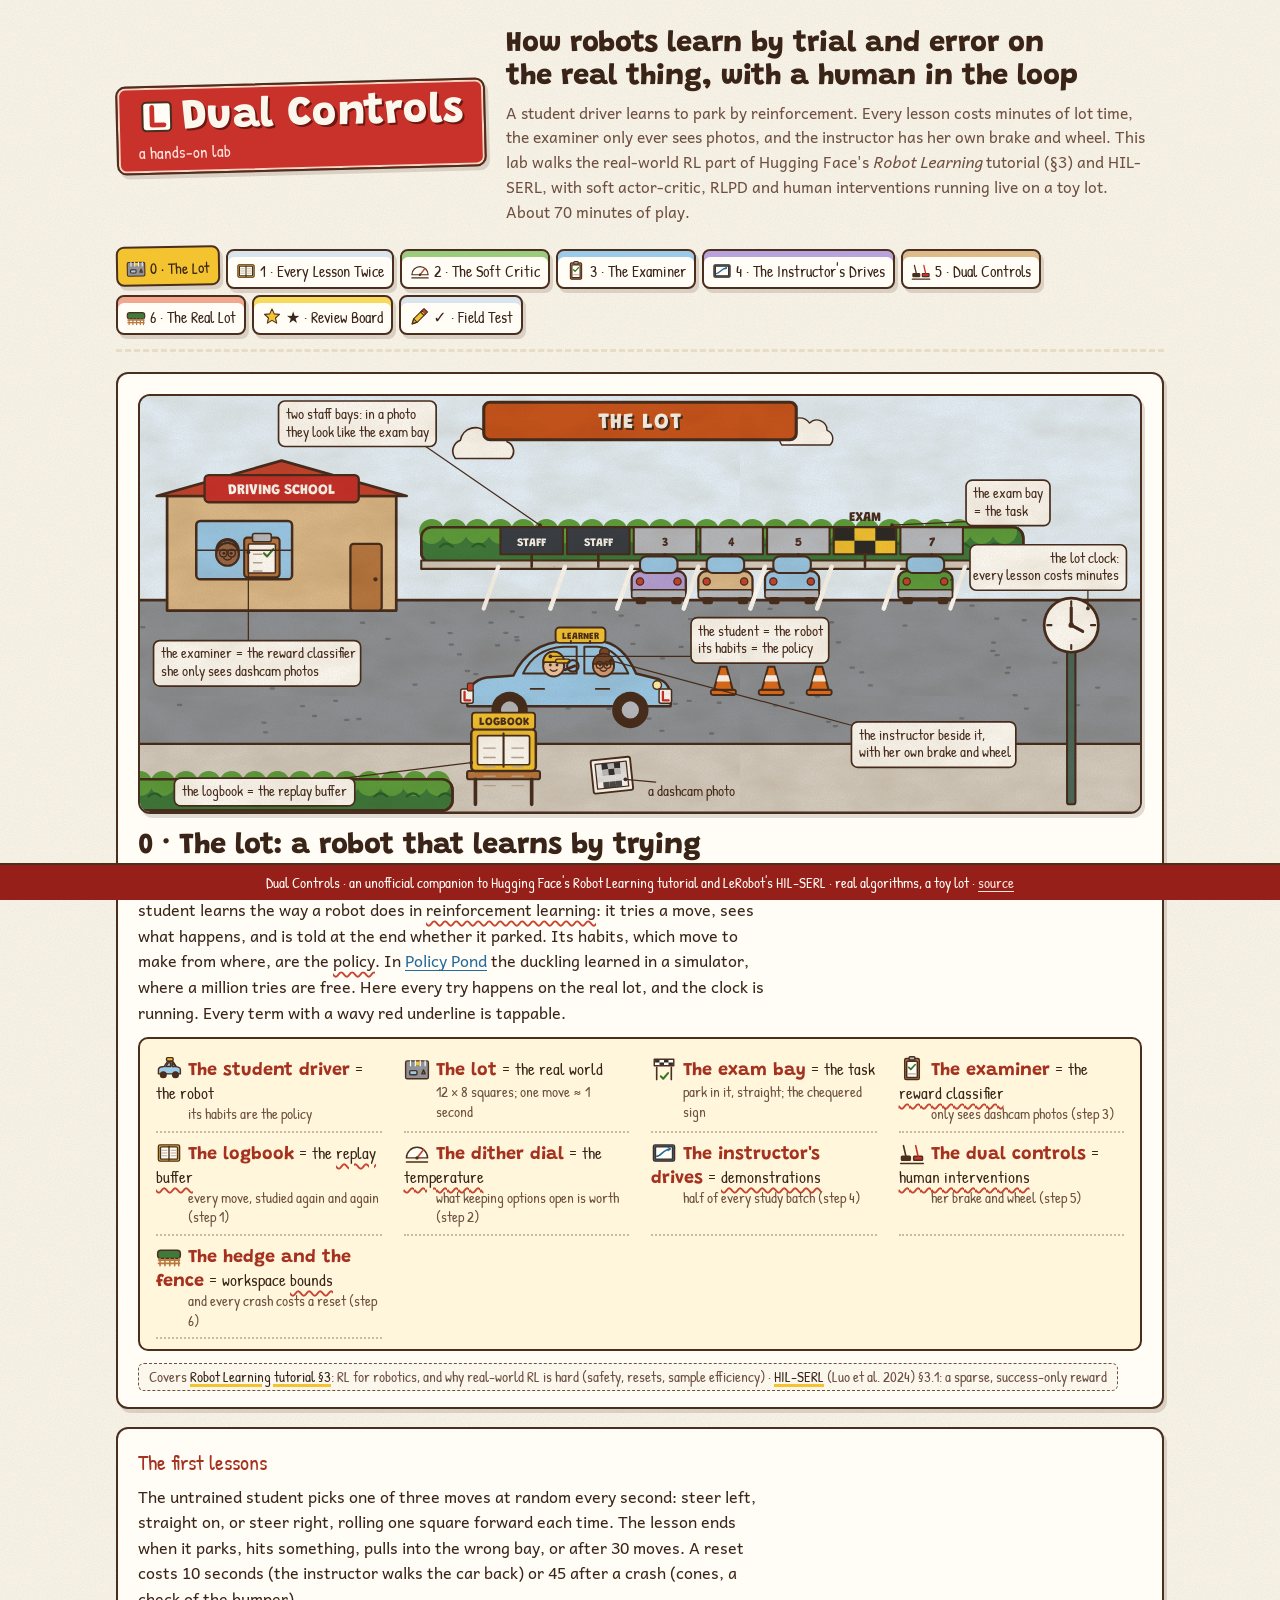
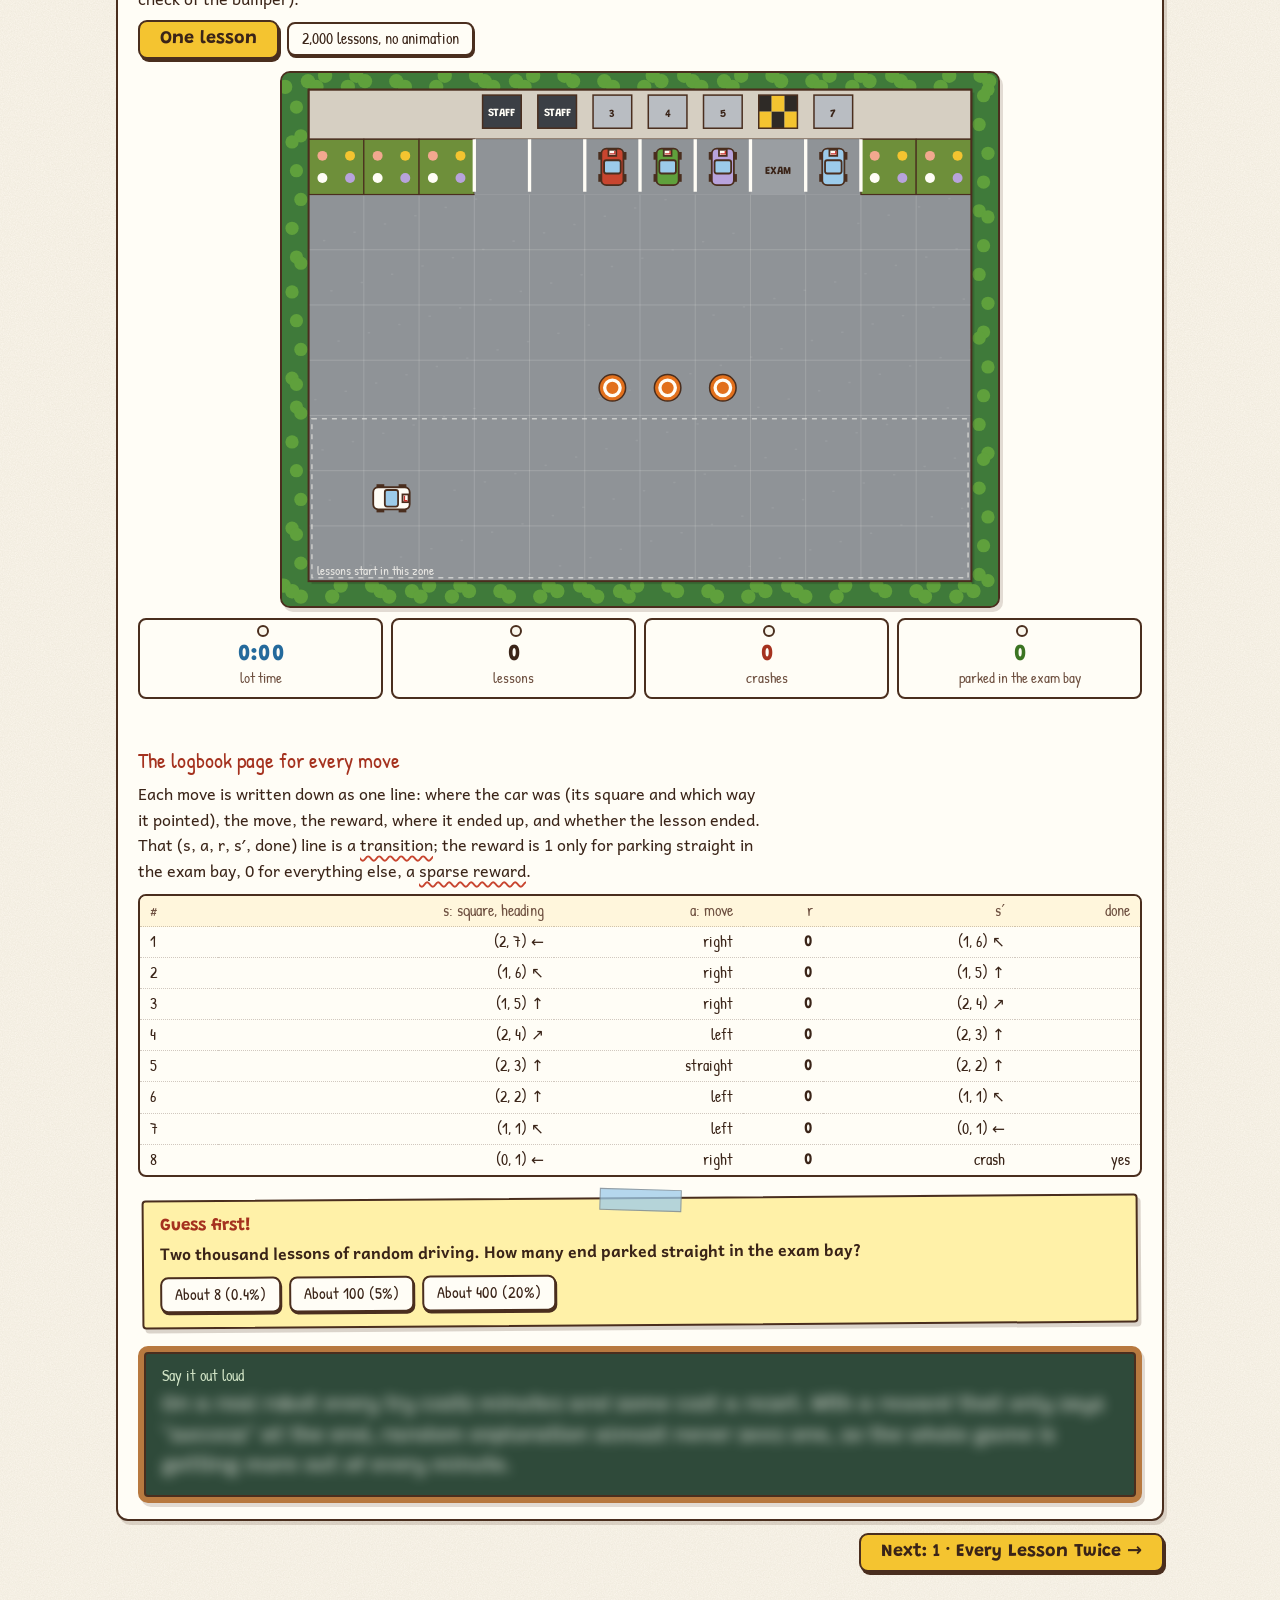
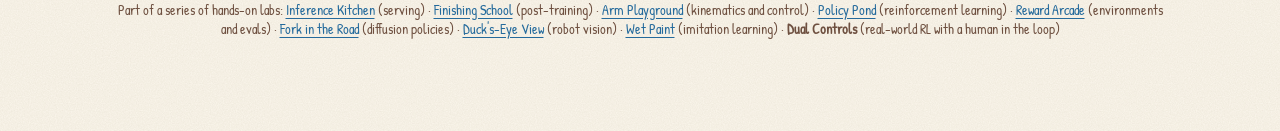
==== dual-controls/index.html @ 813588a1 "Add Dual Controls: a lab on human-in-the-loop RL on real robots The sequel for reinforcement learnin" ====
<!doctype html>
<html lang="en">
<head>
<meta charset="utf-8">
<meta name="viewport" content="width=device-width,initial-scale=1">
<title>Dual Controls</title>
<meta name="description" content="A hands-on lab for how robots learn by reinforcement on real hardware with a human in the loop: off-policy SAC with a replay buffer, a learned reward classifier and its false positives, demonstrations sampled half-and-half (RLPD), human interventions (HIL-SERL), and the wall clock, on a seeded toy driving-school lot.">
<meta property="og:title" content="Dual Controls: how robots learn by trial and error on the real thing, with a human in the loop">
<meta property="og:description" content="A student driver learns to park by reinforcement, with an examiner who only sees photos, a logbook of every move, the instructor's demo drives, and dual controls. HIL-SERL, SAC and RLPD, run live in the browser.">
<meta property="og:image" content="https://bakulbadwal.github.io/policy-pond/dual-controls/docs/hero.png">
<link rel="icon" href="data:image/svg+xml,%3Csvg xmlns='http://www.w3.org/2000/svg' viewBox='0 0 64 64'%3E%3Crect x='6' y='6' width='52' height='52' rx='8' fill='%23FFFDF6' stroke='%234A2E1E' stroke-width='4'/%3E%3Cpath d='M22 16 V46 H44' fill='none' stroke='%23C8322B' stroke-width='9' stroke-linecap='square'/%3E%3C/svg%3E">
<link rel="preconnect" href="https://fonts.googleapis.com">
<link rel="preconnect" href="https://fonts.gstatic.com" crossorigin>
<link href="https://fonts.googleapis.com/css2?family=Andika:wght@400;700&family=Grandstander:wght@700;800&family=Patrick+Hand&display=swap" rel="stylesheet">
<link rel="stylesheet" href="css/styles.css">
</head>
<body>
<!--
THESIS: A robot can learn by reinforcement on real hardware in an hour or two if every real minute is used well. Keep every move in a logbook and study it many times (off-policy SAC), let a learned examiner give the sparse reward and fix her false passes with extra negatives, put the instructor's demo drives in half of every batch (RLPD), and let her grab the dual controls just before a mistake, briefly (HIL-SERL). Drawn as a Busytown driving school.
OWN-WORLD: flat gouache on paper; warm-brown outlines; asphalt, hedge and kerb as whole fields; Grandstander signboards, Patrick Hand labels, Andika body; painted-sign buttons, price-tag readouts, sticky-note predictions, chalkboard takeaways.
HONESTY: SAC-Discrete's three losses, the automatic temperature, the slow target copy, replay with an update-to-data ratio, RLPD's symmetric sampling, HIL-SERL's intervention buffering, logistic regression and REINFORCE are the real algorithms. The lot, the car, the instructor's judgment, the dashcam photo and the lot-minutes are toys, labelled as such. The critic is a table, not a network.
-->
<svg width="0" height="0" style="position:absolute" aria-hidden="true" focusable="false"><defs><filter id="gouache" x="-2%" y="-2%" width="104%" height="104%"><feTurbulence type="fractalNoise" baseFrequency=".045" numOctaves="2" seed="3" result="w"/><feDisplacementMap in="SourceGraphic" in2="w" scale="1.3" xChannelSelector="R" yChannelSelector="G"/></filter></defs></svg>
<div class="wrap">
<header>
  <div class="mast"><b><span class="mi" aria-hidden="true"></span>Dual Controls</b><span>a hands-on lab</span></div>
  <div><h1>How robots learn by trial and error on the real thing, with a human in the loop</h1>
  <p class="sub">A student driver learns to park by reinforcement. Every lesson costs minutes of lot time, the examiner only ever sees photos, and the instructor has her own brake and wheel. This lab walks the real-world RL part of Hugging Face's <em>Robot Learning</em> tutorial (§3) and HIL-SERL, with soft actor-critic, RLPD and human interventions running live on a toy lot. About 70 minutes of play.</p></div>
</header>

<nav id="nav" aria-label="Steps"></nav>

<!-- ============ STEP 0 ============ -->
<section id="s0" data-title="The Lot" data-n="0">
  <div class="card">
    <div class="scene" data-art="s0"></div>
    <h2>0 · The lot: a robot that learns by trying</h2>
    <p class="lede">Busytown's driving school teaches parking on a small lot behind the office. The student learns the way a robot does in <span class="g" data-g="rl">reinforcement learning</span>: it tries a move, sees what happens, and is told at the end whether it parked. Its habits, which move to make from where, are the <span class="g" data-g="policy">policy</span>. In <a href="https://bakulbadwal.github.io/policy-pond/">Policy Pond</a> the duckling learned in a simulator, where a million tries are free. Here every try happens on the real lot, and the clock is running. Every term with a wavy red underline is tappable.</p>
    <div class="kmap">
      <div><span class="k" data-i="car" aria-hidden="true"></span><b>The student driver</b> = the robot<br><span class="t">its habits are the policy</span></div>
      <div><span class="k" data-i="lot" aria-hidden="true"></span><b>The lot</b> = the real world<br><span class="t">12 × 8 squares; one move ≈ 1 second</span></div>
      <div><span class="k" data-i="exambay" aria-hidden="true"></span><b>The exam bay</b> = the task<br><span class="t">park in it, straight; the chequered sign</span></div>
      <div><span class="k" data-i="examiner" aria-hidden="true"></span><b>The examiner</b> = the <span class="g" data-g="classifier">reward classifier</span><br><span class="t">only sees dashcam photos (step 3)</span></div>
      <div><span class="k" data-i="logbook" aria-hidden="true"></span><b>The logbook</b> = the <span class="g" data-g="replay">replay buffer</span><br><span class="t">every move, studied again and again (step 1)</span></div>
      <div><span class="k" data-i="dial" aria-hidden="true"></span><b>The dither dial</b> = the <span class="g" data-g="temperature">temperature</span><br><span class="t">what keeping options open is worth (step 2)</span></div>
      <div><span class="k" data-i="demo" aria-hidden="true"></span><b>The instructor's drives</b> = <span class="g" data-g="demo">demonstrations</span><br><span class="t">half of every study batch (step 4)</span></div>
      <div><span class="k" data-i="pedals" aria-hidden="true"></span><b>The dual controls</b> = <span class="g" data-g="intervention">human interventions</span><br><span class="t">her brake and wheel (step 5)</span></div>
      <div><span class="k" data-i="hedge" aria-hidden="true"></span><b>The hedge and the fence</b> = workspace <span class="g" data-g="bounds">bounds</span><br><span class="t">and every crash costs a reset (step 6)</span></div>
    </div>
    <p class="covers">Covers <b>Robot Learning tutorial §3</b>: RL for robotics, and why real-world RL is hard (safety, resets, sample efficiency) · <b>HIL-SERL</b> (Luo et al. 2024) §3.1: a sparse, success-only reward</p>
  </div>

  <div class="card" data-shot>
    <h3>The first lessons</h3>
    <p class="lede">The untrained student picks one of three moves at random every second: steer left, straight on, or steer right, rolling one square forward each time. The lesson ends when it parks, hits something, pulls into the wrong bay, or after 30 moves. A reset costs 10 seconds (the instructor walks the car back) or 45 after a crash (cones, a check of the bumper).</p>
    <div class="btnrow"><button class="act" id="s0one">One lesson</button><button class="ghost" id="s0many">2,000 lessons, no animation</button></div>
    <canvas id="s0c" class="lotc" aria-label="The driving-school lot from above, with the student's lesson drawn on it"></canvas>
    <div class="hud">
      <div class="stat"><div class="v acc" id="s0t">0:00</div><div class="l">lot time</div></div>
      <div class="stat"><div class="v" id="s0n">0</div><div class="l">lessons</div></div>
      <div class="stat"><div class="v bad" id="s0x">0</div><div class="l">crashes</div></div>
      <div class="stat"><div class="v good" id="s0p">0</div><div class="l">parked in the exam bay</div></div>
    </div>
    <div class="status" id="s0st"></div>
    <h3>The logbook page for every move</h3>
    <p class="lede">Each move is written down as one line: where the car was (its square and which way it pointed), the move, the reward, where it ended up, and whether the lesson ended. That (s, a, r, s′, done) line is a <span class="g" data-g="transition">transition</span>; the reward is 1 only for parking straight in the exam bay, 0 for everything else, a <span class="g" data-g="sparse">sparse reward</span>.</p>
    <div class="tablewrap"><table class="ladder" id="s0log"></table></div>
    <div class="predict" data-p="s0a">
      <div class="tag">Guess first!</div>
      <div class="q">Two thousand lessons of random driving. How many end parked straight in the exam bay?</div>
      <div class="opts"><button data-a="0" data-right>About 8 (0.4%)</button><button data-a="1">About 100 (5%)</button><button data-a="2">About 400 (20%)</button></div>
      <div class="why">8 of 2,000, and 95% end in a crash. That's 26 hours of lot time for eight rewards. A learner that only hears "1" at the very end, and almost never, has very little to go on: HIL-SERL reports that RL from scratch, with no demonstrations and no corrections, reached 0% success on every task it tried (Table 1b).</div>
    </div>
    <div class="say" data-say="s0">
      <div class="tag">Say it out loud</div>
      <div class="line">On a real robot every try costs minutes and some cost a reset. With a reward that only says "success" at the end, random exploration almost never sees one, so the whole game is getting more out of every minute.</div>
    </div>
  </div>
</section>

<!-- ============ STEP 1 ============ -->
<section id="s1" data-title="Every Lesson Twice" data-n="1">
  <div class="card">
    <div class="scene" data-art="s1"></div>
    <h2>1 · Every lesson twice: on-policy vs off-policy</h2>
    <p class="lede">Policy Pond's learner, <span class="g" data-g="reinforce">REINFORCE</span>, is <span class="g" data-g="onpolicy">on-policy</span>: it learns from a lesson driven with its current habits, makes one update, and throws the lesson away, because after the update the lesson no longer shows how the student drives. <span class="g" data-g="sac">Soft actor-critic (SAC)</span> is <span class="g" data-g="offpolicy">off-policy</span>: it writes every move into the logbook and, after every move, studies a few random <span class="g" data-g="batch">batches</span> of old pages. Pages written by an older, clumsier student are still true facts about the lot. The number of study batches per move is the <span class="g" data-g="utd">update-to-data ratio</span>.</p>
    <p class="lede">To give REINFORCE a fair chance, this step uses an easier practice task: drive into the painted practice box (any square, any heading), judged by the instructor's eye. Both learners see exactly the same lessons' starting squares, seed for seed.</p>
    <p class="covers">Covers <b>Robot Learning tutorial §3</b>: "Off-policy algorithms like Soft Actor-Critic (SAC) tend to be more sample efficient than their on-policy counterpart … due to the presence of a replay buffer" · <b>SAC</b> (Haarnoja et al. 2018): a Minitaur learned to walk in about 2 hours of real time · <b>LeRobot</b>: utd_ratio</p>
  </div>
  <div class="card" data-shot>
    <h3>Race them on the practice box</h3>
    <div class="ctl">
      <div><div class="lbl">SAC's study batches per move (UTD)</div><div class="seg" id="s1utd"></div></div>
      <div class="btnrow"><button class="act" id="s1go">Race: 8 students each</button></div>
    </div>
    <canvas id="s1chart" class="chart" aria-label="Exam score against lot minutes for REINFORCE and SAC"></canvas>
    <div class="chartcap">Each line is the average of 8 students' exam scores: after every lesson the student drives alone, its best move at every square, from 24 fixed starting poses. The x-axis is lot time, resets included.</div>
    <div class="tablewrap"><table class="ladder" id="s1tab"></table></div>
    <div class="status" id="s1st"></div>
    <div class="predict" data-p="s1a">
      <div class="tag">Guess first!</div>
      <div class="q">REINFORCE takes 557 lessons, 5½ hours of lot time, before its 8 students average 75% on the exam. SAC, studying 4 batches after every move?</div>
      <div class="opts"><button data-a="0">About the same: it's the same lessons</button><button data-a="1" data-right>About half the lessons</button><button data-a="2">About a tenth</button></div>
      <div class="why">253 lessons, 160 lot-minutes. Each move SAC logs is studied 63 times on average before training ends (4 batches of 16 pages per move, drawn at random from the whole logbook); each move REINFORCE sees is used once. After 200 lessons SAC averages 62% to REINFORCE's 33%.</div>
    </div>
    <div class="predict" data-p="s1b">
      <div class="tag">Guess first!</div>
      <div class="q">Studying 16 batches per move instead of 4: four times the study. How much sooner does it reach 75%?</div>
      <div class="opts"><button data-a="0">About four times sooner</button><button data-a="1">Twice as soon</button><button data-a="2" data-right>Barely sooner</button></div>
      <div class="why">243 lessons instead of 253 (from 1 batch per move: 300). Studying pages more often helps until the logbook is the limit: you can't study your way to a square nobody has driven to. LeRobot's default is 1 (<code>utd_ratio</code>); RLPD reports a big gain from 10 on a pixel-based task.</div>
    </div>
    <div class="say" data-say="s1">
      <div class="tag">Say it out loud</div>
      <div class="line">On-policy RL uses each lesson once and throws it away. Off-policy RL keeps every move in a replay buffer and learns from it again and again, so the same real minutes buy far more learning.</div>
    </div>
  </div>
</section>

<!-- ============ STEP 2 ============ -->
<section id="s2" data-title="The Soft Critic" data-n="2">
  <div class="card">
    <div class="scene" data-art="s2"></div>
    <h2>2 · The soft critic: what SAC studies in the logbook</h2>
    <p class="lede">SAC keeps three things. The <span class="g" data-g="critic">critic</span>, Q(s, a): how good is this move from here, counting everything that tends to follow. The <span class="g" data-g="actor">actor</span>, π(a | s): the student's habits, pulled towards the moves the critic likes. And the <span class="g" data-g="temperature">temperature</span> α: how much the student is paid for keeping its options open. The critic learns from one page at a time with a <span class="g" data-g="bellman">Bellman target</span>, read off a slow copy of itself, the <span class="g" data-g="target">target network</span>.</p>
    <p class="lede">The moves here are three choices, so this is the discrete form of SAC (Christodoulou 2019): the averages over the next move are exact sums, not samples. The critic and the actor are tables, one number per square, heading and move; real SAC uses neural networks.</p>
    <p class="covers">Covers <b>Robot Learning tutorial §3</b>, eqs. 15–17: the maximum-entropy objective and the soft TD target · <b>HIL-SERL</b> eqs. 1–2 · <b>SAC</b> (Haarnoja et al. 2018) eq. 18: automatic temperature · <b>SAC-Discrete</b> eqs. 10–12</p>
  </div>
  <div class="card" data-shot>
    <h3>Study one page</h3>
    <p class="lede">A student that has had 60 lessons on the practice box (251 moves in its logbook, 888 study steps so far). Pick a page and watch the target being built.</p>
    <div class="ctl"><div><div class="lbl">the page</div><div class="seg" id="s2page"></div></div></div>
    <div class="pg" style="margin-top:12px">
      <div><canvas id="s2lot" class="lotc sm" aria-label="The page's move drawn on the lot"></canvas></div>
      <div><div class="mathbox" id="s2m"></div><div class="tablewrap"><table class="ladder" id="s2tab"></table></div></div>
    </div>
    <div class="predict" data-p="s2a">
      <div class="tag">Guess first!</div>
      <div class="q">The page "hit something": the car drove into the hedge. What's its Bellman target?</div>
      <div class="opts"><button data-a="0" data-right>0: the lesson ended with nothing</button><button data-a="1">Negative: crashes are punished</button><button data-a="2">The value of the next square</button></div>
      <div class="why">y = r = 0. The lesson ended (done), so nothing follows to add. There's no crash penalty in HIL-SERL's reward: success pays 1 and everything else 0. A crash simply forfeits whatever the student could have earned, which the critic learns from the pages that didn't crash.</div>
    </div>
  </div>
  <div class="card" data-shot>
    <h3>The dither dial</h3>
    <p class="lede">For a fixed critic, the actor's best habits are π(a | s) ∝ exp(Q(s, a) / α): with the temperature high, all three moves look alike; with it low, the best move wins outright. The <span class="g" data-g="entropy">entropy</span> measures how spread out the habits are (ln 3 = 1.10 nats for a coin with three faces). Below, three moves whose values are 0.62, 0.70 and 0.55.</p>
    <div class="ctl"><div class="sl"><div class="sl-h"><span>temperature α</span><b id="s2av">0.10</b></div><input type="range" id="s2a" min="0" max="100" step="1" value="50" aria-label="Temperature alpha, log scale"></div></div>
    <canvas id="s2bars" class="chart bars" aria-label="The three moves' probabilities at this temperature"></canvas>
    <div class="status" id="s2bst"></div>
    <p class="lede" style="margin-top:12px">SAC doesn't fix α by hand: it tunes it so the habits keep a target entropy H̄ (here 0.15 nats, a choice made for this small lot: SAC-Discrete's paper uses 0.98·ln 3 ≈ 1.08 for three moves, 98% of the maximum: on this small lot that is nearly random driving), raising α when the student gets too sure and lowering it when it's too random (eq. 18). LeRobot's code starts α at 1.0 (<code>temperature_init</code>); its HIL-SERL guide suggests 0.01, warning that too high a temperature "can make human interventions ineffective". Run eight students on the practice box at each setting.</p>
    <div class="btnrow"><button class="act" id="s2go">Run the four temperatures</button><button class="ghost" id="s2tau">… and the slow copy at three speeds</button></div>
    <canvas id="s2chart" class="chart" aria-label="Exam score against lessons for four temperature settings"></canvas>
    <div class="tablewrap"><table class="ladder" id="s2t2"></table></div>
    <div class="status" id="s2st"></div>
    <div class="predict" data-p="s2b">
      <div class="tag">Guess first!</div>
      <div class="q">α stuck at 1.0, tuning off. After 300 lessons on the practice box the student…</div>
      <div class="opts"><button data-a="0">Drives in confidently, a little wobbly</button><button data-a="1" data-right>Dawdles round the lot and rarely goes in</button><button data-a="2">Crashes more</button></div>
      <div class="why">4% on the exam, against 82% when α is tuned from the same start. At α = 1 every move that keeps three options open earns about as much as the box pays once, and the box ends the lesson, so the soft value of driving around is higher than the value of arriving. Its lessons run 12.0 moves, against 9.4.</div>
    </div>
    <div class="callout co-i"><b>The slow copy.</b> The target y reads Q̄, a copy that follows the critic slowly, Q̄ ← τQ + (1 − τ)Q̄ after every study step (τ = 0.005 in SAC and LeRobot). With a neural critic, one update moves the values of many squares at once, and a target that moves with it is a dog chasing its tail. A table has no such spill-over, so here the copy can only slow learning: with τ = 1 (no copy) the fleet reaches 75% at lesson 202, with 0.05 at 225, with 0.005 at 253. It's in the lab so you can read the config, not because the toy needs it.</div>
    <div class="say" data-say="s2">
      <div class="tag">Say it out loud</div>
      <div class="line">SAC's critic learns from replayed transitions with a soft Bellman target, read off a slow copy of itself; the actor follows the critic; and the temperature is tuned so the policy stays just random enough, never so random that dithering beats finishing.</div>
    </div>
  </div>
</section>

<!-- ============ STEP 3 ============ -->
<section id="s3" data-title="The Examiner" data-n="3">
  <div class="card">
    <div class="scene" data-art="s3"></div>
    <h2>3 · The examiner: a reward you have to learn</h2>
    <p class="lede">In a simulator you can compute "parked" from the car's exact pose. On a real robot nothing computes it, and nobody wants to press a button every lesson for two hours. HIL-SERL trains a <span class="g" data-g="classifier">reward classifier</span>: show it camera images labelled success or not, and let it pay the reward. Our examiner sits in the office and never watches the drive. Every second she gets one 5 × 4-pixel dashcam photo and ticks <b>PASS</b> if her score is over a <span class="g" data-g="threshold">threshold</span>. A PASS ends the lesson. She is a <span class="g" data-g="logreg">logistic regression</span> on the 20 pixels, trained the way the paper describes: drive the task by hand a few times, label the frames where the car is parked as positive and every other frame as negative.</p>
    <p class="covers">Covers <b>HIL-SERL §3.5</b>: "200 positive data points and 1000 negative data points … around 5 minutes"; "we may collect extra data to address any false negative and false positive issues" · <b>LeRobot</b>: <code>success_threshold</code> 0.5, <code>terminate_on_success</code> · <a href="https://bakulbadwal.github.io/reward-arcade/">Reward Arcade</a>, step 3: an optimizer farms a careless reward</p>
  </div>
  <div class="card" data-shot>
    <h3>Train the examiner</h3>
    <p class="lede">Her 133 training photos: 40 of the car parked straight in the exam bay, and 93 frames from 10 of the instructor's drives. Photos are noisy: each pixel jitters, and the light changes from shot to shot. The exam bay has a chequered sign; the two staff bays have plain dark signs, and on the lot they're on the way.</p>
    <div class="photos" id="s3ph"></div>
    <div class="ctl">
      <div class="sl"><div class="sl-h"><span>threshold</span><b id="s3tv">0.5</b></div><input type="range" id="s3t" min="0" max="3" step="1" value="0" aria-label="Examiner threshold"></div>
      <div class="btnrow"><button class="act" id="s3train">Train her (3,000 gradient steps)</button><button class="ghost" id="s3extra">Photograph her false passes: +30 negatives, retrain</button></div>
    </div>
    <div class="grid g4" style="margin-top:10px">
      <div class="stat"><div class="v" id="s3acc">–</div><div class="l">accuracy on a fresh test set (138 photos)</div></div>
      <div class="stat"><div class="v" id="s3pr">–</div><div class="l">precision · recall</div></div>
      <div class="stat"><div class="v good" id="s3ex">–</div><div class="l">exam bay photos she passes</div></div>
      <div class="stat"><div class="v bad" id="s3sf">–</div><div class="l">staff bay photos she passes</div></div>
    </div>
    <div class="verdicts" id="s3v"></div>
    <div class="status" id="s3st"></div>
    <div class="predict" data-p="s3a">
      <div class="tag">Guess first!</div>
      <div class="q">She scores 100% on a fresh test set collected the same way. A photo of the car parked straight in a staff bay: how often does she pass it?</div>
      <div class="opts"><button data-a="0">Never: she's 100% accurate</button><button data-a="1">Now and then</button><button data-a="2" data-right>Every time</button></div>
      <div class="why">100% of them, scoring them 0.994 on average against 0.998 for the exam bay. None of her training photos showed a staff bay, so nothing taught her the sign matters: "kerb ahead, white lines either side" was enough to tell parked from not parked. Her test set came from the same drives, so it has no staff bays either. Raise the threshold to 0.99 and she still passes 88% of them; at 0.999 she misses 76% of real parks too.</div>
    </div>
  </div>
  <div class="card" data-shot>
    <h3>Let her pay the student</h3>
    <p class="lede">Eight students, 150 lessons each, with the instructor's 20 demo drives in their logbooks (step 4), and the examiner's PASS as the only reward. The exam at the end is graded twice: by her, and by the instructor's eye.</p>
    <div class="ctl"><div><div class="lbl">who pays the reward</div><div class="seg" id="s3who"></div></div><div class="btnrow"><button class="act" id="s3go">Train 8 students</button><button class="ghost" id="s3show">Watch one exam drive</button></div></div>
    <canvas id="s3lot" class="lotc" aria-label="An exam drive, with the examiner's verdict"></canvas>
    <div class="tablewrap"><table class="ladder" id="s3tab"></table></div>
    <div class="status" id="s3st2"></div>
    <div class="predict" data-p="s3b">
      <div class="tag">Guess first!</div>
      <div class="q">Trained on the examiner as she was, the students pass 85% of their exam by her clipboard. By the instructor's eye?</div>
      <div class="opts"><button data-a="0">About the same</button><button data-a="1" data-right>About half</button><button data-a="2">None</button></div>
      <div class="why">49%: 36% of exam starts end in a staff bay, which is nearer and which she passes. The student isn't cheating; it's doing exactly what it's paid for. With 30 photos of her false passes added (staff bays and crooked parks, labelled no) she scores staff bays 0.012, and the students reach 81% by either grader: the same as if the instructor had judged every lesson herself.</div>
    </div>
    <div class="say" data-say="s3">
      <div class="tag">Say it out loud</div>
      <div class="line">A learned reward is a classifier, and RL will find its false positives. Test it on the states the policy actually visits, not just on data collected like the training set, and fix it with extra negatives where it's wrong.</div>
    </div>
  </div>
</section>

<!-- ============ STEP 4 ============ -->
<section id="s4" data-title="The Instructor's Drives" data-n="4">
  <div class="card">
    <div class="scene" data-art="s4"></div>
    <h2>4 · The instructor's drives: demonstrations in the buffer</h2>
    <p class="lede">Before the first lesson, the instructor drives the course herself, 20 times from 20 random starts, and every move goes into a second logbook, the demo buffer. She's good but human: her drives average 9.4 moves where 8.2 would do. HIL-SERL builds on <span class="g" data-g="rlpd">RLPD</span>: every study batch is drawn half from the demo logbook and half from the lesson log, <span class="g" data-g="symmetric">symmetric sampling</span>. Her pages carry rewards, so from the first study step the critic learns which squares lead to the bay, and the student drives towards them.</p>
    <p class="covers">Covers <b>RLPD</b> (Ball et al. 2023) §4.1: "for each batch we sample 50% of the data from our replay buffer, and the remaining 50% from the offline data buffer" · <b>HIL-SERL §3.2</b>: a demo buffer "usually on the range of 20-30" · <b>LeRobot</b>: <code>online_ratio</code> 0.5 · Robot Learning tutorial §3</p>
  </div>
  <div class="card" data-shot>
    <h3>Load the demo logbook</h3>
    <div class="ctl">
      <div><div class="lbl">the instructor's demo drives</div><div class="seg" id="s4n"></div></div>
      <div class="btnrow"><button class="act" id="s4go">Train 8 students (250 lessons)</button><button class="ghost" id="s4all">All five, side by side</button></div>
    </div>
    <canvas id="s4lot" class="lotc" aria-label="The instructor's demo drives drawn on the lot"></canvas>
    <canvas id="s4chart" class="chart" aria-label="Exam score against lessons for each number of demo drives"></canvas>
    <div class="tablewrap"><table class="ladder" id="s4tab"></table></div>
    <div class="status" id="s4st"></div>
    <div class="predict" data-p="s4a">
      <div class="tag">Guess first!</div>
      <div class="q">With no demo drives, half the students have parked in the exam bay at least once by lesson 167. With 20 demo drives?</div>
      <div class="opts"><button data-a="0">Lesson 150 or so</button><button data-a="1">Lesson 80 or so</button><button data-a="2" data-right>Lesson 22 or so</button></div>
      <div class="why">Lesson 22 (5 drives: 30; 30 drives: 23). And with no demos not one of the 8 students reaches 80% within 250 lessons; with 20, five do, and the fleet averages 80% by lesson 150; with 30, seven do, by lesson 103. HIL-SERL found the same shape at full scale: with demos but no corrections, 49% on average against 100% (Table 1b).</div>
    </div>
    <div class="callout co-i"><b>Why half and half, not just pour them in?</b> Poured into the lesson log, her 188 moves are 43% of the log after 50 lessons and 9% after 250: they fade as the student's own moves pile up. Symmetric sampling keeps them at half of every batch however long training runs. RLPD's ablations favour it for stability and lower variance with neural critics. In this small table pouring did as well (all 8 students reach 80%; the fleet at lesson 130), so the toy doesn't show RLPD's reason; it does show the share.</div>
    <div class="say" data-say="s4">
      <div class="tag">Say it out loud</div>
      <div class="line">Demonstrations go into a replay buffer, not into an imitation loss: half of every batch comes from them, so the critic learns where success is from the very first update, and the policy is still free to beat the demonstrator.</div>
    </div>
  </div>
</section>

<!-- ============ STEP 5 ============ -->
<section id="s5" data-title="Dual Controls" data-n="5">
  <div class="card">
    <div class="scene" data-art="s5"></div>
    <h2>5 · Dual controls: the human in the loop</h2>
    <p class="lede">Driving-school cars have a second brake and wheel on the passenger side. HIL-SERL's instructor holds a SpaceMouse (in LeRobot, a gamepad or an SO-101 leader arm). When the student is about to fail, crash or pull into the wrong bay, she takes over, drives a few moves, and hands back. Her moves are <span class="g" data-g="intervention">interventions</span>: they go into <b>both</b> logbooks, so they're in half of every batch; the student's own moves only go into the lesson log. The <span class="g" data-g="itvrate">intervention rate</span> is her share of the moves, averaged over 20 lessons, and it should fall to zero as the student improves.</p>
    <p class="covers">Covers <b>HIL-SERL §3.4</b>: "We store the intervention data in both the demonstration and RL data buffers"; "the policy improves faster when the human operator issues specific corrections while letting the robot explore on its own otherwise" · §3.5: avoid "persistently providing long sparse interventions that lead to task successes" · <b>LeRobot HIL-SERL guide</b>: "Avoid intervening for long periods of time" · Robot Learning tutorial §3, Fig. 16</p>
  </div>
  <div class="card" data-shot>
    <h3>How the instructor helps</h3>
    <div class="ctl">
      <div><div class="lbl">her style</div><div class="seg" id="s5style"></div></div>
      <div class="btnrow"><button class="act" id="s5go">Train 8 students (150 lessons)</button><button class="ghost" id="s5watch">Watch a lesson</button></div>
    </div>
    <canvas id="s5lot" class="lotc" aria-label="A lesson with the instructor's takeovers drawn in red"></canvas>
    <div class="hud">
      <div class="stat"><div class="v acc" id="s5les">–</div><div class="l">lesson</div></div>
      <div class="stat"><div class="v" id="s5mv">–</div><div class="l">moves</div></div>
      <div class="stat"><div class="v bad" id="s5hers">–</div><div class="l">hers</div></div>
      <div class="stat"><div class="v good" id="s5ok">–</div><div class="l">result</div></div>
    </div>
    <canvas id="s5chart" class="chart" aria-label="Intervention rate and exam score against lessons"></canvas>
    <div class="chartcap" id="s5cap">Solid: the fleet's exam score. Dashed: the intervention rate (her moves ÷ all moves), over the last 20 lessons.</div>
    <div class="tablewrap"><table class="ladder" id="s5tab"></table></div>
    <div class="status" id="s5st"></div>
    <div class="predict" data-p="s5a">
      <div class="tag">Guess first!</div>
      <div class="q">Without her, the 8 students (with 20 demo drives) average 80% at lesson 150. With short corrections, three moves whenever it's about to fail?</div>
      <div class="opts"><button data-a="0">Lesson 120 or so</button><button data-a="1">Lesson 60 or so</button><button data-a="2" data-right>Lesson 11 or so</button></div>
      <div class="why">Lesson 11: 5 minutes of lot time instead of 92, for 3.0 minutes of her driving over all 150 lessons. Her rate starts at 31% and falls to 2%. Catching only half the mistakes: lesson 27; a fifth: lesson 69. Her corrections land exactly where this student goes wrong, which no demo drive can know in advance.</div>
    </div>
    <div class="predict" data-p="s5b">
      <div class="tag">Guess first!</div>
      <div class="q">The backseat driver grabs the wheel at every move that isn't the shortest way, and keeps it until the car is parked. Over the last 20 lessons, her share of the moves is…</div>
      <div class="opts"><button data-a="0">Near zero, like the short corrections</button><button data-a="1" data-right>Still about 40%</button><button data-a="2">Still about 90%</button></div>
      <div class="why">40%, and 11.6 minutes of her driving against 3.0, and the fleet reaches 80% at lesson 22, twice as late as short corrections. The student rarely finishes a lesson itself, so it never stops needing her. Taking over only when it's about to fail but still driving all the way in: 12% at the end, 6.6 minutes. HIL-SERL adds a reason a table can't show: long rescues that always end in success make a neural critic overestimate values.</div>
    </div>
    <div class="say" data-say="s5">
      <div class="tag">Say it out loud</div>
      <div class="line">Human interventions put the expert's corrections exactly where the policy fails, stored in both buffers. Keep them short and specific, let the robot explore otherwise, and the intervention rate falls towards zero.</div>
    </div>
  </div>
</section>

<!-- ============ STEP 6 ============ -->
<section id="s6" data-title="The Real Lot" data-n="6">
  <div class="card">
    <div class="scene" data-art="s6"></div>
    <h2>6 · The real lot: bounds, resets and the wall clock</h2>
    <p class="lede">Simulators count episodes; real labs count hours. A crash on a real robot is a reset at best and a broken part at worst, so HIL-SERL works inside a box: in LeRobot you drive the arm around the space that solves the task, record the end-effector's minimum and maximum, and every action is clipped to stay inside (<span class="g" data-g="bounds">workspace bounds</span>). Our lot gets a low fence inside the hedge: a move that would leave the lot leaves the car where it is, turned, a bump instead of a crash. Cones and parked cars are inside the box, so the fence can't help with those.</p>
    <p class="covers">Covers <b>Robot Learning tutorial §3</b>: real-world RL needs "external safeguards" and manual resets are "time-consuming and error-prone" · <b>HIL-SERL §3.3</b>: "an impedance controller with reference limiting"; §4.3: training time "includes all scripted motion, policy rollouts, intended stops" · <b>LeRobot</b>: <code>end_effector_bounds</code>, <code>EEBoundsAndSafety</code>, <code>reset_time_s</code></p>
  </div>
  <div class="card" data-shot>
    <h3>Count minutes, not lessons</h3>
    <div class="ctl">
      <div><div class="lbl">workspace bounds</div><div class="seg" id="s6fence"></div></div>
      <div class="sl"><div class="sl-h"><span>reset after a lesson</span><b id="s6rv">10 s</b></div><input type="range" id="s6r" min="0" max="3" step="1" value="1" aria-label="Reset time"></div>
      <div class="btnrow"><button class="act" id="s6go">Train 8 students (20 demo drives, 250 lessons)</button></div>
    </div>
    <canvas id="s6chart" class="chart" aria-label="Exam score against lot minutes"></canvas>
    <div class="tablewrap"><table class="ladder" id="s6tab"></table></div>
    <div class="status" id="s6st"></div>
    <div class="predict" data-p="s6a">
      <div class="tag">Guess first!</div>
      <div class="q">Over 250 lessons the students without a fence crash 107 times each. With the fence?</div>
      <div class="opts"><button data-a="0">About 100: crashes are the student's fault</button><button data-a="1">About 60</button><button data-a="2" data-right>About 20</button></div>
      <div class="why">18: most crashes were into the hedge, and the fence turns them into 1,752 harmless bumps. All 8 students reach 80% (5 without), the fleet gets there at lesson 159 instead of 150 but in 80 lot-minutes instead of 92, and the 250 lessons take 116 minutes instead of 134.</div>
    </div>
    <div class="predict" data-p="s6b">
      <div class="tag">Guess first!</div>
      <div class="q">Same students, same fence, but every reset takes 30 seconds instead of 10. The lesson at which they average 80%?</div>
      <div class="opts"><button data-a="0" data-right>The same lesson; many more minutes</button><button data-a="1">Later: they learn less per lesson</button><button data-a="2">Sooner: longer breaks</button></div>
      <div class="why">Lesson 159 either way, because nothing about learning changed, but 129 lot-minutes instead of 80 (at 60 s: 205). Resets are why HIL-SERL scripts a reset motion where it can, and why LeRobot's guide sets <code>reset_time_s</code> to 5 seconds.</div>
    </div>
    <div class="callout co-g"><b>Putting it together.</b> Twenty demo drives and short corrections from the instructor (step 5's fleet): the students average 80% on the exam at lesson 11, about 5 minutes of lot time, with 3 minutes of her driving over 150 lessons. Compare the start of step 0: 2,000 random lessons, 26 hours, eight parks. HIL-SERL's real tasks took 1 to 2.5 hours to reach near-perfect success.</div>
    <div class="say" data-say="s6">
      <div class="tag">Say it out loud</div>
      <div class="line">On a real robot the clock that matters is the wall clock. Bound the workspace so exploration can't hurt anything, make resets cheap, and judge methods in minutes, not episodes.</div>
    </div>
  </div>
</section>

<!-- ============ REVIEW BOARD ============ -->
<section id="cap" data-title="Review Board" data-n="★">
  <div class="card">
    <div class="scene" data-art="cap"></div>
    <h2>★ The instructors' review board</h2>
    <p class="lede">Three training runs went wrong. For each: run it as configured, pick a fix, re-run eight students, and name the cause. The tempting wrong fixes are on the list, and they fail for the reason the step taught. Each case is scored on the re-run <em>and</em> the cause.</p>
    <div id="capcases"></div>
    <div class="row" style="margin-top:12px"><span class="stars" id="capstars">☆☆☆</span><span class="verdict" id="capverdict"></span></div>
  </div>
</section>

<!-- ============ FIELD TEST ============ -->
<section id="ft" data-title="Field Test" data-n="✓">
  <div class="card">
    <h2>✓ Field test</h2>
    <p class="lede">Ten questions. Answer each by operating the widget in the step named, not from memory. Eight or more earns the check.</p>
    <div id="ftqs"></div>
    <div class="btnrow"><button class="act" id="ftgo">Grade me</button><span id="ftscore" style="font:18px var(--hand);align-self:center"></span></div>
  </div>
  <div class="card">
    <h3>What's exact here, and what's a teaching model</h3>
    <ul class="honest">
      <li><b>The real algorithms:</b> soft actor-critic for discrete actions, with SAC-Discrete's three losses (Christodoulou 2019, eqs. 10–12: the exact soft Bellman target, the actor loss and the temperature loss), the automatic temperature with a target entropy (Haarnoja et al. 2018, eq. 18), Adam on the actor and on log α, and a slow target copy Q̄ ← τQ + (1 − τ)Q̄ after every step; a replay buffer studied at an update-to-data ratio; RLPD's symmetric sampling, half of every batch from the demo buffer; HIL-SERL's buffering, interventions into both buffers and the student's moves into the online one only; the intervention rate as HIL-SERL defines it (intervened steps over all steps, a running average over 20 episodes); a learned binary reward classifier (logistic regression, trained by gradient descent) with a success threshold, ending the episode on success; REINFORCE with a baseline as the on-policy comparison. Gradients are checked against finite differences in <code>tests/check.js</code>.</li>
      <li><b>Teaching models, labelled on the page:</b> the lot (12 × 8 squares, 8 headings, three moves), the timings (one move = 1 second, resets of 10 or 45 seconds), the instructor's judgment (a shortest-path planner that knows when a move will fail, with human detours in her demo drives), and the dashcam (a 5 × 4 greyscale photo with pixel noise) are hand-designed. The critic and the actor are tables, so there are no neural networks, no LayerNorm or critic ensembles (RLPD), no twin critics (SAC uses two), and no overestimation of the kind HIL-SERL warns about; the actor updates instantly instead of every few seconds over the network. The exam is the student's best move at every square from 24 fixed starts. Every run is seeded, so it's the same for everyone.</li>
      <li><b>The directions are real; the lot isn't a robot.</b> Real HIL-SERL learns from 128 × 128 camera images with a pretrained ResNet-10, in end-effector space (LeRobot's default control rate is 10 Hz), on tasks like inserting RAM or whipping a Jenga block, in 1 to 2.5 hours. Nothing here predicts how long a real task takes.</li>
    </ul>
    <p class="muted" style="font-size:15px;margin-top:10px">Sources (exact quotes and sections in <a href="https://github.com/bakulbadwal/policy-pond/blob/main/dual-controls/SOURCES.md" target="_blank" rel="noopener">SOURCES.md</a>): Luo, Xu, Wu &amp; Levine, <a href="https://arxiv.org/abs/2410.21845" target="_blank" rel="noopener"><em>Precise and Dexterous Robotic Manipulation via Human-in-the-Loop Reinforcement Learning</em></a> (HIL-SERL, 2024) · Capuano et al., <a href="https://arxiv.org/abs/2510.12403" target="_blank" rel="noopener"><em>Robot Learning: A Tutorial</em></a> (2025), §3 · the <a href="https://huggingface.co/docs/lerobot/hilserl" target="_blank" rel="noopener">LeRobot HIL-SERL guide</a> and code · Haarnoja et al., <a href="https://arxiv.org/abs/1812.05905" target="_blank" rel="noopener"><em>Soft Actor-Critic Algorithms and Applications</em></a> (2018) · Christodoulou, <a href="https://arxiv.org/abs/1910.07207" target="_blank" rel="noopener"><em>Soft Actor-Critic for Discrete Action Settings</em></a> (2019) · Ball, Smith, Kostrikov &amp; Levine, <a href="https://arxiv.org/abs/2302.02948" target="_blank" rel="noopener"><em>Efficient Online Reinforcement Learning with Offline Data</em></a> (RLPD, 2023).</p>
    <div class="btnrow"><button class="ghost" id="reset">Reset all progress</button></div>
  </div>
</section>

<p class="series">Part of a series of hands-on labs: <a href="https://bakulbadwal.github.io/inference-kitchen/">Inference Kitchen</a> (serving) · <a href="https://bakulbadwal.github.io/finishing-school/">Finishing School</a> (post-training) · <a href="https://bakulbadwal.github.io/arm-playground/">Arm Playground</a> (kinematics and control) · <a href="https://bakulbadwal.github.io/policy-pond/">Policy Pond</a> (reinforcement learning) · <a href="https://bakulbadwal.github.io/reward-arcade/">Reward Arcade</a> (environments and evals) · <a href="https://bakulbadwal.github.io/fork-in-the-road/">Fork in the Road</a> (diffusion policies) · <a href="https://bakulbadwal.github.io/ducks-eye-view/">Duck's-Eye View</a> (robot vision) · <a href="https://bakulbadwal.github.io/wet-paint/">Wet Paint</a> (imitation learning) · <b>Dual Controls</b> (real-world RL with a human in the loop)</p>
</div>
<div id="tip" role="tooltip"></div>
<footer>Dual Controls · an unofficial companion to Hugging Face's Robot Learning tutorial and LeRobot's HIL-SERL · real algorithms, a toy lot · <a href="https://github.com/bakulbadwal/policy-pond/tree/main/dual-controls" style="color:#FFE3DC">source</a></footer>

<script src="js/core.js"></script>
<script src="js/glossary.js"></script>
<script src="js/art.js"></script>
<script src="js/app.js"></script>
</body>
</html>
---- dual-controls/css/styles.css ----
/* Dual Controls — a Busytown driving school, sibling of Inference Kitchen, Policy Pond, Wet Paint and the rest.
   Flat gouache on paper, warm-brown outlines, hand-lettered signs, every object labelled. */
:root{
  --paper:#FBF7EC; --sheet:#FFFDF6; --ink:#3A2418; --line:#4A2E1E; --soft:#6E5040; --rule:#E7DCC4;
  --yellow:#F4C430; --brick:#C8452F; --grass:#5FA03C; --sky:#9CCBEA; --sand:#DDBB8A; --lilac:#B8A3DC; --steel:#B9BDC2; --wood:#B8793F;
  /* darker partners for text/lines on paper (≥4.5:1) */
  --brick-d:#A5321F; --grass-d:#3B7422; --sky-d:#246A9C; --yellow-d:#8A6300; --lilac-d:#5E4A94;
  /* the driving school */
  --asphalt:#8F9397; --asphalt-d:#6F7377; --kerb:#D6CFC2; --hedge:#3F7A3A; --cone:#E2701C;
  --student:#F4C430; --instructor:#C8322B; --demo:#246A9C; --examiner:#5E4A94;
  --plate:#C8322B; --plate-d:#962019;
  --sign:'Grandstander','Patrick Hand',system-ui,sans-serif;
  --hand:'Patrick Hand','Kalam',system-ui,sans-serif;
  --body:'Andika',system-ui,-apple-system,'Segoe UI',sans-serif;
  --stroke:2.5px solid var(--line);
  --lift:3px 4px 0 rgba(74,46,30,.16);
}
*{box-sizing:border-box;margin:0;padding:0}
html{-webkit-text-size-adjust:100%}
body{background:var(--paper);color:var(--ink);font:16px/1.6 var(--body);padding-bottom:68px;overflow-x:hidden;
  background-image:url("data:image/svg+xml,%3Csvg xmlns='http://www.w3.org/2000/svg' width='240' height='240'%3E%3Cfilter id='n'%3E%3CfeTurbulence type='fractalNoise' baseFrequency='.85' numOctaves='3' stitchTiles='stitch'/%3E%3CfeColorMatrix values='0 0 0 0 .29 0 0 0 0 .18 0 0 0 0 .12 0 0 0 .12 0'/%3E%3C/filter%3E%3Crect width='100%25' height='100%25' filter='url(%23n)'/%3E%3C/svg%3E");background-size:240px 240px}
a{color:var(--sky-d);text-underline-offset:3px}
.wrap{max-width:1080px;margin:0 auto;padding:18px 16px}

/* ---------- masthead: a learner plate ---------- */
header{display:grid;grid-template-columns:auto 1fr;gap:20px;align-items:center;padding:10px 0 18px}
.mast{display:inline-block;background:var(--plate);color:var(--paper);border:var(--stroke);border-radius:10px;padding:8px 20px 10px;box-shadow:inset 0 0 0 2px rgba(255,241,222,.85),var(--lift);transform:rotate(-1.5deg)}
.mast b{display:block;font:800 42px/1.05 var(--sign);letter-spacing:.01em;text-shadow:2px 2px 0 #6E1712}
.mast span{display:block;font:400 17px/1.2 var(--hand);color:#FFE3DC;margin-top:2px}
.mast .mi{display:inline-block;width:38px;height:38px;vertical-align:-7px;margin-right:6px}
.mast .mi svg{width:100%;height:100%;display:block}
h1{font:800 29px/1.15 var(--sign);color:var(--ink);text-wrap:balance}
.sub{color:var(--soft);font-size:15.5px;margin-top:6px;max-width:640px}
@media(max-width:720px){header{grid-template-columns:1fr}.mast b{font-size:36px}h1{font-size:24px}}

/* ---------- nav: painted street signs ---------- */
nav{display:flex;gap:6px;flex-wrap:wrap;margin:6px 0 20px;padding-bottom:14px;border-bottom:3px dashed var(--rule)}
nav button{--c:var(--yellow);background:var(--sheet);border:var(--stroke);border-radius:8px;color:var(--ink);padding:10px 8px 6px;cursor:pointer;font:400 16px/1.15 var(--hand);box-shadow:inset 0 6px 0 var(--c),var(--lift);transition:transform .15s cubic-bezier(.2,.8,.2,1)}
nav button:hover{transform:translateY(-2px)}
nav button.on{background:var(--c);transform:translateY(-3px) rotate(-1deg)}
nav button .ic{display:inline-block;width:20px;height:20px;vertical-align:-4px;margin-right:4px}
nav button .ic svg,.kmap .k svg{width:100%;height:100%;display:block}
nav button .chk{color:var(--grass-d);margin-left:4px;font-weight:700}
nav button:nth-child(1){--c:var(--yellow)}nav button:nth-child(2){--c:#D9E4EC}nav button:nth-child(3){--c:#9BCB7E}nav button:nth-child(4){--c:var(--sky)}
nav button:nth-child(5){--c:var(--lilac)}nav button:nth-child(6){--c:var(--sand)}nav button:nth-child(7){--c:#F2A88F}nav button:nth-child(8){--c:#F9D95B}nav button:nth-child(9){--c:#D9E4EC}nav button:nth-child(10){--c:#B7DD9C}nav button:nth-child(11){--c:#E5C9F2}
canvas.chart2{aspect-ratio:2.6/1;height:auto}
.series{font:400 14px/1.4 var(--hand);color:var(--soft);text-align:center;margin:18px 0 6px}
.series a{color:var(--sky-d)}
nav button:focus-visible{outline:3px solid var(--sky-d);outline-offset:2px}

section{display:none}
section.on{display:block;animation:rise .35s cubic-bezier(.16,1,.3,1)}
@keyframes rise{from{opacity:.001;transform:translateY(8px)}to{opacity:1;transform:none}}

/* ---------- the illustrated scene ---------- */
.scene{position:relative;background:#E5F2FA;border:var(--stroke);border-radius:12px;overflow:hidden;margin:0 0 16px;box-shadow:var(--lift);min-height:60px}
.scene svg{display:block;width:100%;height:auto;filter:url(#gouache)}
.scene::after{content:"";position:absolute;inset:0;pointer-events:none;background:url("data:image/svg+xml,%3Csvg xmlns='http://www.w3.org/2000/svg' width='600' height='300'%3E%3Cfilter id='m'%3E%3CfeTurbulence type='fractalNoise' baseFrequency='.018 .035' numOctaves='4' seed='7' stitchTiles='stitch'/%3E%3CfeColorMatrix values='0 0 0 0 .35 0 0 0 0 .22 0 0 0 0 .12 0 0 0 .9 -.28'/%3E%3C/filter%3E%3Crect width='100%25' height='100%25' filter='url(%23m)'/%3E%3C/svg%3E"),url("data:image/svg+xml,%3Csvg xmlns='http://www.w3.org/2000/svg' width='240' height='240'%3E%3Cfilter id='n'%3E%3CfeTurbulence type='fractalNoise' baseFrequency='.85' numOctaves='3' stitchTiles='stitch'/%3E%3CfeColorMatrix values='0 0 0 0 .29 0 0 0 0 .18 0 0 0 0 .12 0 0 0 .5 0'/%3E%3C/filter%3E%3Crect width='100%25' height='100%25' filter='url(%23n)'/%3E%3C/svg%3E");background-size:600px 300px,240px 240px;mix-blend-mode:multiply;opacity:.34}
.scene:empty{display:none}

/* ---------- panels ---------- */
.card{background:var(--sheet);border:var(--stroke);border-radius:12px;padding:20px 20px 16px;margin-bottom:18px;box-shadow:var(--lift)}
.card h2{font:800 29px/1.15 var(--sign);color:var(--ink);margin-bottom:8px;text-wrap:balance}
.card h3{font:400 22px/1.2 var(--hand);color:var(--brick-d);margin:18px 0 8px}
.card h3:first-child{margin-top:0}
.lede{font-size:16px;max-width:70ch}
.covers{display:inline-block;margin-top:12px;font:400 15px/1.35 var(--hand);color:var(--soft);background:var(--paper);border:1.5px dashed var(--soft);border-radius:6px;padding:3px 10px}
.covers b{color:var(--ink);font-weight:400;text-decoration:underline;text-decoration-color:var(--yellow);text-decoration-thickness:3px}
.grid{display:grid;gap:12px}
.g2{grid-template-columns:1fr 1fr}.g3{grid-template-columns:repeat(3,1fr)}.g4{grid-template-columns:repeat(4,1fr)}
@media(max-width:760px){.g2,.g3{grid-template-columns:1fr}.g4{grid-template-columns:1fr 1fr}}
.pg{display:grid;grid-template-columns:300px minmax(0,1fr);gap:18px;align-items:start}
@media(max-width:840px){.pg{grid-template-columns:minmax(0,1fr)}}
.panel{background:#FFF6DC;border:2px solid var(--line);border-radius:10px;padding:14px;margin-bottom:12px;min-width:0}
.panel h3{margin-top:0}

/* readouts: price tags hung on a nail */
.stat{position:relative;background:var(--sheet);border:2px solid var(--line);border-radius:8px;padding:22px 8px 9px;text-align:center;min-width:0}
.stat::before{content:"";position:absolute;top:5px;left:50%;width:8px;height:8px;margin-left:-4px;border-radius:50%;background:var(--paper);border:2px solid var(--line)}
.stat .v{font:800 23px/1.15 var(--sign);font-variant-numeric:tabular-nums;overflow-wrap:anywhere;text-wrap:balance;color:var(--ink)}
.stat .l{font:400 14.5px/1.2 var(--hand);color:var(--soft);margin-top:2px}
.stat.big .v{font-size:30px}
.v.good{color:var(--grass-d)}.v.warn{color:var(--yellow-d)}.v.bad{color:var(--brick-d)}.v.gold{color:#8A5A12}.v.acc{color:var(--sky-d)}.v.left{color:var(--left)}.v.right{color:var(--right)}

/* ---------- controls ---------- */
.lbl{font:400 16px/1.3 var(--hand);color:var(--soft);margin-top:6px}
.sl{margin:10px 0}
.sl-h{display:flex;justify-content:space-between;gap:8px;font:400 16px/1.3 var(--hand);color:var(--soft);margin-bottom:4px}
.sl-h b{color:var(--ink);font:700 16px var(--sign);text-align:right}
input[type=range]{-webkit-appearance:none;appearance:none;width:100%;height:10px;background:var(--sand);border:2px solid var(--line);border-radius:6px;outline:none;cursor:pointer}
input[type=range]::-webkit-slider-thumb{-webkit-appearance:none;width:24px;height:24px;border-radius:50%;background:var(--yellow);border:2.5px solid var(--line);box-shadow:1px 2px 0 var(--line)}
input[type=range]::-moz-range-thumb{width:20px;height:20px;border-radius:50%;background:var(--yellow);border:2.5px solid var(--line)}
input[type=range]:focus-visible::-webkit-slider-thumb{box-shadow:0 0 0 4px rgba(36,106,156,.45)}
.seg{display:flex;gap:6px;flex-wrap:wrap;margin:6px 0 10px}
.seg button{background:var(--sheet);border:2px solid var(--line);color:var(--ink);padding:4px 10px 5px;border-radius:7px;cursor:pointer;font:400 16px/1.2 var(--hand);transition:transform .12s}
.seg button:hover{transform:translateY(-1px)}
.seg button.on{background:var(--sky);box-shadow:inset 0 -3px 0 rgba(74,46,30,.18)}
.seg button:disabled{opacity:.4;cursor:not-allowed;transform:none}
button:focus-visible{outline:3px solid var(--sky-d);outline-offset:2px}
.tg{display:flex;align-items:center;gap:10px;padding:5px 0;font-size:15px;cursor:pointer;user-select:none}
.tg input{position:absolute;opacity:0;width:1px;height:1px}
.tg .sw{width:40px;height:23px;border-radius:12px;background:var(--sand);border:2px solid var(--line);position:relative;flex:none;transition:background .15s}
.tg .sw::after{content:"";position:absolute;top:2px;left:2px;width:15px;height:15px;border-radius:50%;background:var(--sheet);border:2px solid var(--line);transition:transform .18s cubic-bezier(.2,.8,.2,1)}
.tg input:checked+.sw{background:var(--grass)}
.tg input:checked+.sw::after{transform:translateX(17px)}
.tg input:focus-visible+.sw{box-shadow:0 0 0 3px rgba(36,106,156,.45)}
.tg input:disabled+.sw{opacity:.5}
button.act{background:var(--yellow);color:var(--ink);border:2.5px solid var(--line);padding:8px 20px 9px;border-radius:9px;font:700 18px/1 var(--sign);cursor:pointer;box-shadow:2px 3px 0 var(--line);transition:transform .1s,box-shadow .1s}
button.act:hover{transform:translate(-1px,-1px);box-shadow:3px 4px 0 var(--line)}
button.act:active{transform:translate(2px,3px);box-shadow:0 0 0 var(--line)}
button.act:disabled{opacity:.55;cursor:default;transform:none;box-shadow:2px 3px 0 var(--line)}
button.ghost{background:var(--sheet);color:var(--ink);border:2px solid var(--line);padding:6px 13px 7px;border-radius:8px;font:400 16px/1.1 var(--hand);cursor:pointer;box-shadow:1px 2px 0 var(--line);transition:transform .1s,box-shadow .1s}
button.ghost:hover{background:#FFF1C6}
button.ghost:active{transform:translate(1px,2px);box-shadow:0 0 0 var(--line)}
button.ghost:disabled{opacity:.55;cursor:default}
.btnrow{display:flex;gap:8px;flex-wrap:wrap;margin:8px 0;align-items:center}
input[type=number],input[type=text],select{background:var(--sheet);border:2px solid var(--line);color:var(--ink);padding:7px 10px;border-radius:7px;font:16px var(--body);width:160px;max-width:100%}
input:focus,select:focus{outline:3px solid var(--sky-d);outline-offset:1px}

/* ---------- callouts: little signs pinned up ---------- */
.callout{border-radius:8px;padding:9px 12px 10px;margin-top:10px;font-size:15px;border:2px solid var(--line);background:var(--sheet)}
.co-i{background:#EAF4FB}.co-w{background:#FFF3CC}.co-r{background:#FBE3DC}.co-g{background:#E7F3DE}
.callout b{color:var(--ink)}

/* ---------- predict: a sticky note ---------- */
.predict{position:relative;background:#FFF1A8;border:2px solid var(--line);border-radius:4px;padding:16px 16px 14px;margin:20px 4px 14px;box-shadow:3px 4px 0 rgba(74,46,30,.2);transform:rotate(-.4deg)}
.predict::before{content:"";position:absolute;top:-10px;left:50%;width:80px;height:20px;margin-left:-40px;background:rgba(156,203,234,.75);border:1.5px solid rgba(74,46,30,.35);transform:rotate(2deg)}
.predict .tag{font:700 17px/1 var(--sign);color:var(--brick-d);margin-bottom:6px}
.predict .q{font-weight:700;font-size:16px;margin-bottom:10px}
.predict .opts{display:flex;gap:8px;flex-wrap:wrap}
.predict .opts button{background:var(--sheet);border:2px solid var(--line);color:var(--ink);padding:6px 13px 7px;border-radius:8px;cursor:pointer;font:400 16.5px/1.2 var(--hand);box-shadow:1px 2px 0 var(--line)}
.predict .opts button:hover:not(:disabled){background:#FFFBE6}
.predict .opts button.right{background:#BFE3A6}
.predict .opts button.wrong{background:#F4B7A7;text-decoration:line-through}
.predict .opts button:disabled{cursor:default}
.predict .why{display:none;margin-top:11px;font-size:15.5px;border-top:2px dashed rgba(74,46,30,.35);padding-top:10px}
.predict.done .why{display:block;animation:rise .3s cubic-bezier(.16,1,.3,1)}

/* ---------- say it out loud: a chalkboard ---------- */
.say{position:relative;border:6px solid var(--wood);border-radius:10px;padding:14px 18px;margin-top:20px;background:#2F4A3A;color:#E9F1E4;box-shadow:inset 0 0 0 2px var(--line),var(--lift)}
.say .tag{font:400 16px/1.2 var(--hand);color:#CFE2C4;margin-bottom:6px}
.say .line{font:700 21px/1.45 var(--sign);color:#FFFDF6}
.say:not(.open) .line{filter:blur(6px);user-select:none;pointer-events:none;opacity:.55}
.say.open .tag{color:var(--yellow)}

/* ---------- the cast: a menu board ---------- */
.kmap{display:grid;grid-template-columns:repeat(auto-fit,minmax(220px,1fr));gap:0 22px;margin-top:12px;background:#FFF6DC;border:2.5px solid var(--line);border-radius:10px;padding:10px 16px}
.kmap div{display:block;padding:7px 0;border-bottom:2px dotted rgba(74,46,30,.3);font:400 17px/1.3 var(--hand)}
.kmap .k{display:inline-block;width:26px;height:26px;vertical-align:-7px;margin-right:6px}
.kmap b{font:700 18px var(--sign);color:var(--brick-d)}
.kmap .t{display:block;color:var(--soft);font-size:15px;padding-left:32px}
.kmap br{display:none}

/* ---------- charts and the square ---------- */
canvas{display:block;width:100%;background:var(--sheet);border:2px solid var(--line);border-radius:8px}
canvas.st{aspect-ratio:3/1;height:auto;background:var(--kerb);margin-top:12px;border-width:2.5px;border-radius:10px}
canvas.tl{aspect-ratio:9/1;height:auto;margin-top:8px}
canvas.mapc{aspect-ratio:1/1;height:auto;max-width:420px;background:var(--sheet)}
canvas.chart.sm{aspect-ratio:1.8/1}
canvas.chart.votes{aspect-ratio:3/1}
canvas.chart.mask{aspect-ratio:2.8/1}
@media(max-width:600px){canvas.st{aspect-ratio:2.1/1}canvas.tl{aspect-ratio:5.5/1}canvas.chart{aspect-ratio:1.6/1}canvas.chart.votes{aspect-ratio:2/1}canvas.chart.mask{aspect-ratio:1.8/1}}
.ctl{display:grid;grid-template-columns:repeat(auto-fit,minmax(220px,1fr));gap:10px 18px;align-items:end;background:var(--cream-board,#FFF6DC);border:var(--stroke);border-radius:10px;padding:10px 14px 12px;box-shadow:var(--lift)}
.ctl .btnrow{margin:0}
canvas.chart{aspect-ratio:2.2/1;height:auto;box-shadow:var(--lift)}
.chartcap{font:400 15px/1.35 var(--hand);color:var(--soft);margin-top:6px}
.chartcap .sw{display:inline-block;width:12px;height:12px;border:1.5px solid var(--line);border-radius:2px;vertical-align:-1px;margin-right:4px}
.legend{display:flex;gap:14px;flex-wrap:wrap;font:400 15px var(--hand);color:var(--soft);margin-top:8px}
.legend .dot{display:inline-block;width:11px;height:11px;border-radius:50%;border:1.5px solid var(--line);vertical-align:-1px;margin-right:5px}

/* worked math: a chalk box */
.mathbox{background:#2F4A3A;color:#E9F1E4;border:5px solid var(--wood);border-radius:9px;padding:10px 12px;margin-top:10px;box-shadow:inset 0 0 0 2px var(--line)}
.mathbox .eq{font:700 17px/1.4 var(--sign);color:#FFFDF6}
.mathbox .eqn{font:400 16px/1.45 var(--hand);color:#CFE2C4;margin-top:6px}
.mathbox .eqn b{color:#FFE27A}
.mathbox .ok{color:#BFE3A6}.mathbox .bad{color:#F4B7A7}

/* the examiner's photos (step 3) */
.photos{display:grid;grid-template-columns:repeat(auto-fill,minmax(74px,1fr));gap:8px;margin:10px 0 12px}
.photos figure{background:var(--sheet);border:2px solid var(--line);border-radius:6px;padding:4px;text-align:center;font:400 13px/1.15 var(--hand);color:var(--soft);margin:0}
.photos figure.pos{background:#E7F3DE}.photos figure.neg{background:#FBE3DC}
.photos canvas{width:100%;aspect-ratio:5/4;height:auto;border:1.5px solid var(--line);border-radius:3px;image-rendering:pixelated;background:#000}
.verdicts{display:grid;grid-template-columns:repeat(4,minmax(0,1fr));gap:10px;margin-top:12px}
@media(max-width:700px){.verdicts{grid-template-columns:repeat(2,minmax(0,1fr))}}
.verdicts figure{margin:0;background:var(--sheet);border:2px solid var(--line);border-radius:8px;padding:8px;text-align:center}
.verdicts canvas{width:72%;aspect-ratio:5/4;height:auto;border:1.5px solid var(--line);border-radius:3px;image-rendering:pixelated;margin:0 auto 4px;display:block}
.verdicts figcaption{font:400 14.5px/1.2 var(--hand);color:var(--soft)}
.verdicts .sc{font:800 19px/1.2 var(--sign);display:block;margin-top:2px}
.verdicts .pass{color:var(--grass-d)}.verdicts .fail{color:var(--brick-d)}
/* the drive log (step 0) */
.logtab{margin-top:12px;max-height:220px;overflow:auto;border:2px solid var(--line);border-radius:8px;background:var(--sheet)}
.lr{display:grid;grid-template-columns:.6fr 1fr 1.2fr;gap:4px;padding:4px 10px;font:400 15.5px/1.3 var(--hand);border-bottom:1.5px dotted rgba(74,46,30,.25)}
.lr.h{background:#FFF6DC;color:var(--soft);position:sticky;top:0}
.lr.note{display:block;color:var(--soft)}
.lr i{font-style:normal}

/* the passes ladder (steps 3 and 4) */
.ladder{width:100%;border:2px solid var(--line);border-radius:8px;overflow:hidden;background:var(--sheet);border-collapse:separate;border-spacing:0;font:400 15.5px/1.3 var(--hand);margin-top:10px}
.ladder th,.ladder td{padding:5px 10px;text-align:right;border-bottom:1.5px dotted rgba(74,46,30,.25)}
.ladder th{background:#FFF6DC;color:var(--soft);font-weight:400}
.ladder td:first-child,.ladder th:first-child{text-align:left}
.ladder tr:last-child td{border-bottom:0}
.ladder .n{font:700 16px var(--sign)}
.ladder tr.now{background:#FFF1C6}
.ladder tr.no td{color:var(--brick-d)}
.ladder tr.slow{background:#FBE3DC}
.tablewrap{overflow-x:auto;margin-top:10px;-webkit-overflow-scrolling:touch}
.tablewrap .ladder{margin-top:0;min-width:440px}

/* the drive HUD (step 6) */
.hud{display:grid;grid-template-columns:repeat(4,minmax(0,1fr));gap:8px;margin-top:10px}
@media(max-width:600px){.hud{grid-template-columns:1fr 1fr}}
.pins{display:flex;gap:4px;flex-wrap:wrap;margin-top:6px}
.pins i{display:inline-block;width:14px;height:14px;border-radius:50%;border:1.8px solid var(--line);background:var(--sheet)}
.pins i.lit{background:var(--yellow)}
.pins i.done{background:var(--grass)}
.status{font:400 16px/1.3 var(--hand);margin-top:8px;min-height:22px}
.status b{font:700 16px var(--sign);color:var(--sky-d)}
.status.hit b{color:var(--brick-d)}

/* ---------- review board ---------- */
.check{display:flex;gap:10px;align-items:flex-start;padding:8px 0;border-bottom:2px dotted rgba(74,46,30,.25);font-size:15.5px}
.check:last-child{border-bottom:0}
.check .ic{flex:none;width:26px;height:26px;border:2px solid var(--line);border-radius:50%;text-align:center;font:700 16px/22px var(--sign)}
.check.ok .ic{background:#BFE3A6;color:var(--grass-d)}.check.no .ic{background:#F4B7A7;color:var(--brick-d)}
.check .why{color:var(--soft);font-size:14.5px}
.brief{background:#EAF4FB;border:2px solid var(--line);border-radius:8px;padding:12px 14px;margin:10px 0;font-size:15.5px}
.brief b{color:var(--brick-d)}
.stars{font-size:26px;letter-spacing:3px;color:#E0A91E;-webkit-text-stroke:1px var(--line)}
.reason{display:grid;gap:6px;margin:6px 0 10px}
.reason label{display:flex;gap:8px;align-items:flex-start;background:var(--sheet);border:2px solid var(--line);border-radius:8px;padding:7px 10px;font-size:15px;cursor:pointer}
.reason input{margin-top:5px}
.checks{margin-top:8px}
.verdict{font:400 16px/1.4 var(--hand);margin-top:8px}
.verdict b{font:700 17px var(--sign)}

/* ---------- field test ---------- */
.fq{padding:12px 0;border-bottom:2px dotted rgba(74,46,30,.25)}
.fq:last-child{border-bottom:0}
.fq .fqt{font-size:15.5px;margin-bottom:7px}
.fq .res{font:400 16px var(--hand);margin-left:8px}
.ok{color:var(--grass-d);font-weight:700}.bad{color:var(--brick-d);font-weight:700}
.honest{padding-left:20px;display:grid;gap:8px;font-size:15.5px}
.muted{color:var(--soft)}
.muted b{color:var(--ink)}

/* ---------- glossary tags ---------- */
.g{text-decoration:underline;text-decoration-style:wavy;text-decoration-color:var(--brick);text-decoration-thickness:1.5px;text-underline-offset:4px;cursor:help;color:inherit}
.g:focus{outline:2px solid var(--sky-d);outline-offset:2px}
#tip{position:fixed;z-index:50;max-width:310px;background:var(--sheet);border:2.5px solid var(--line);border-radius:8px;padding:10px 12px;font-size:14.5px;line-height:1.45;color:var(--ink);box-shadow:3px 4px 0 rgba(74,46,30,.25);display:none;pointer-events:none}
#tip b{font:700 17px var(--sign);color:var(--brick-d)}
#tip .kt{display:block;margin-top:6px;padding-top:6px;border-top:2px dotted rgba(74,46,30,.3);color:var(--soft);font:400 15px var(--hand)}

footer{position:fixed;bottom:0;left:0;right:0;background:var(--plate-d);border-top:2.5px solid var(--line);padding:8px 14px;font:400 15px/1.3 var(--hand);color:#FFFDF6;text-align:center}
.num{font-family:var(--sign);font-weight:700;color:var(--brick-d)}
.row{display:flex;gap:10px;align-items:center;flex-wrap:wrap}
code{font-family:ui-monospace,Menlo,monospace;font-size:.9em;background:#FFF1C6;padding:0 4px;border-radius:4px}
.nextrow{display:flex;justify-content:flex-end;margin:-6px 0 28px}
a.ghost{background:var(--sheet);color:var(--ink);border:2px solid var(--line);padding:6px 13px 7px;border-radius:8px;font:400 16px/1.1 var(--hand);box-shadow:1px 2px 0 var(--line);display:inline-block;text-decoration:none}
a.ghost:hover{background:#FFF1C6}
@media(max-width:480px){.card{padding:14px 12px}.card h2{font-size:25px}.stat .v{font-size:20px}.stat.big .v{font-size:25px}footer{font-size:13px}}
@media(max-width:600px){footer{position:static;margin-top:8px}body{padding-bottom:0}nav{flex-wrap:nowrap;overflow-x:auto;padding:4px 2px 14px;scroll-snap-type:x proximity;-webkit-overflow-scrolling:touch}nav button{flex:none;scroll-snap-align:start}.lr{font-size:14px;padding:4px 6px}}
@media (prefers-reduced-motion:reduce){*{animation:none!important;transition:none!important}}
/* ?shot=1: show one card by itself, for the README screenshots */
body.shot header,body.shot nav,body.shot footer,body.shot .nextrow,body.shot section.on .card:not([data-shot]){display:none}
body.shot{padding-bottom:0}body.shot .wrap{padding:14px}body.shot .card{margin-bottom:0}

/* ---------- Dual Controls additions ---------- */
canvas.lotc{aspect-ratio:1.34/1;height:auto;background:var(--hedge);margin:12px auto 0;max-width:720px;border-width:2.5px;border-radius:10px;box-shadow:var(--lift)}
canvas.lotc.sm{max-width:100%;margin-top:0}
canvas.chart.bars{aspect-ratio:3.4/1;max-width:820px;margin:10px auto 0}
@media(max-width:600px){canvas.chart.bars{aspect-ratio:1.6/1}}
.chartlegend{margin-top:8px;gap:8px 10px}
.chartlegend span{position:relative;display:inline-flex;align-items:center;gap:7px;background:var(--paper);border:1.5px solid var(--line);border-radius:5px;padding:2px 10px 3px 8px;color:var(--ink);font:400 14.5px/1.2 var(--hand);box-shadow:1px 2px 0 rgba(74,46,30,.18)}
.chartlegend .ln{display:inline-block;width:22px;height:0;flex:none}
.chartlegend:empty{display:none}
/* the lot's caption: a luggage tag under the canvas */
.lotcap{display:block;max-width:720px;margin:8px auto 0;font:400 15px/1.3 var(--hand);color:var(--ink);min-height:0}
.lotcap:empty{display:none}
.lotcap i{font-style:normal;display:inline-block;background:var(--paper);border:1.5px solid var(--line);border-radius:5px;padding:2px 10px 3px;box-shadow:1px 2px 0 rgba(74,46,30,.18)}
.lotcap i::before{content:"";display:inline-block;width:6px;height:6px;border-radius:50%;border:1.5px solid var(--line);background:var(--sheet);margin-right:8px;vertical-align:1px}
canvas.lotc.sm + .lotcap{max-width:100%}
.ladder:empty{display:none}
.tablewrap:has(> .ladder:empty){display:none}
.ladder th{white-space:nowrap}
.stars .dim{color:#EFE6CF;-webkit-text-stroke:1px rgba(74,46,30,.45)}
.verdict:empty{display:none}
@media(max-width:480px){.photos{grid-template-columns:repeat(4,minmax(0,1fr));gap:6px}.photos figure{font-size:12px;padding:3px}.verdicts{gap:8px}.verdicts figure{padding:6px}.verdicts canvas{width:80%}}
.ladder td{white-space:nowrap}
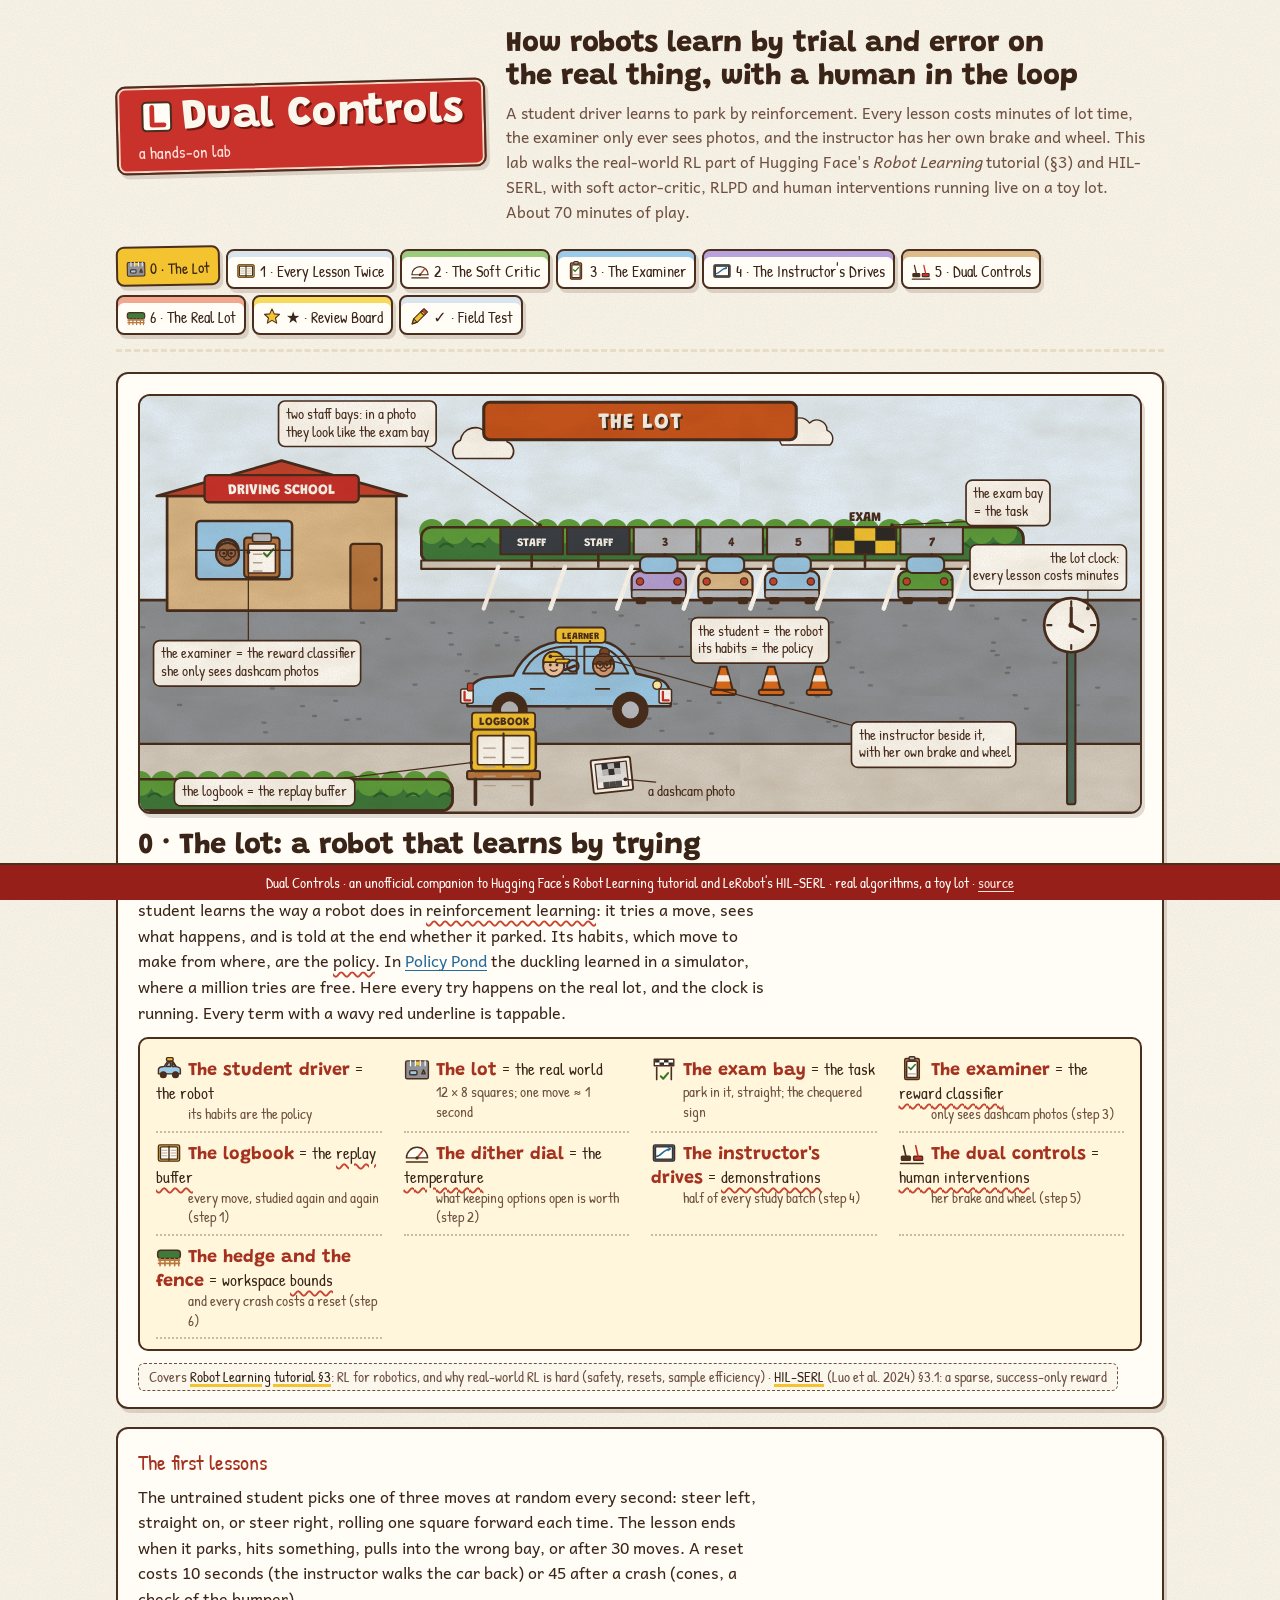
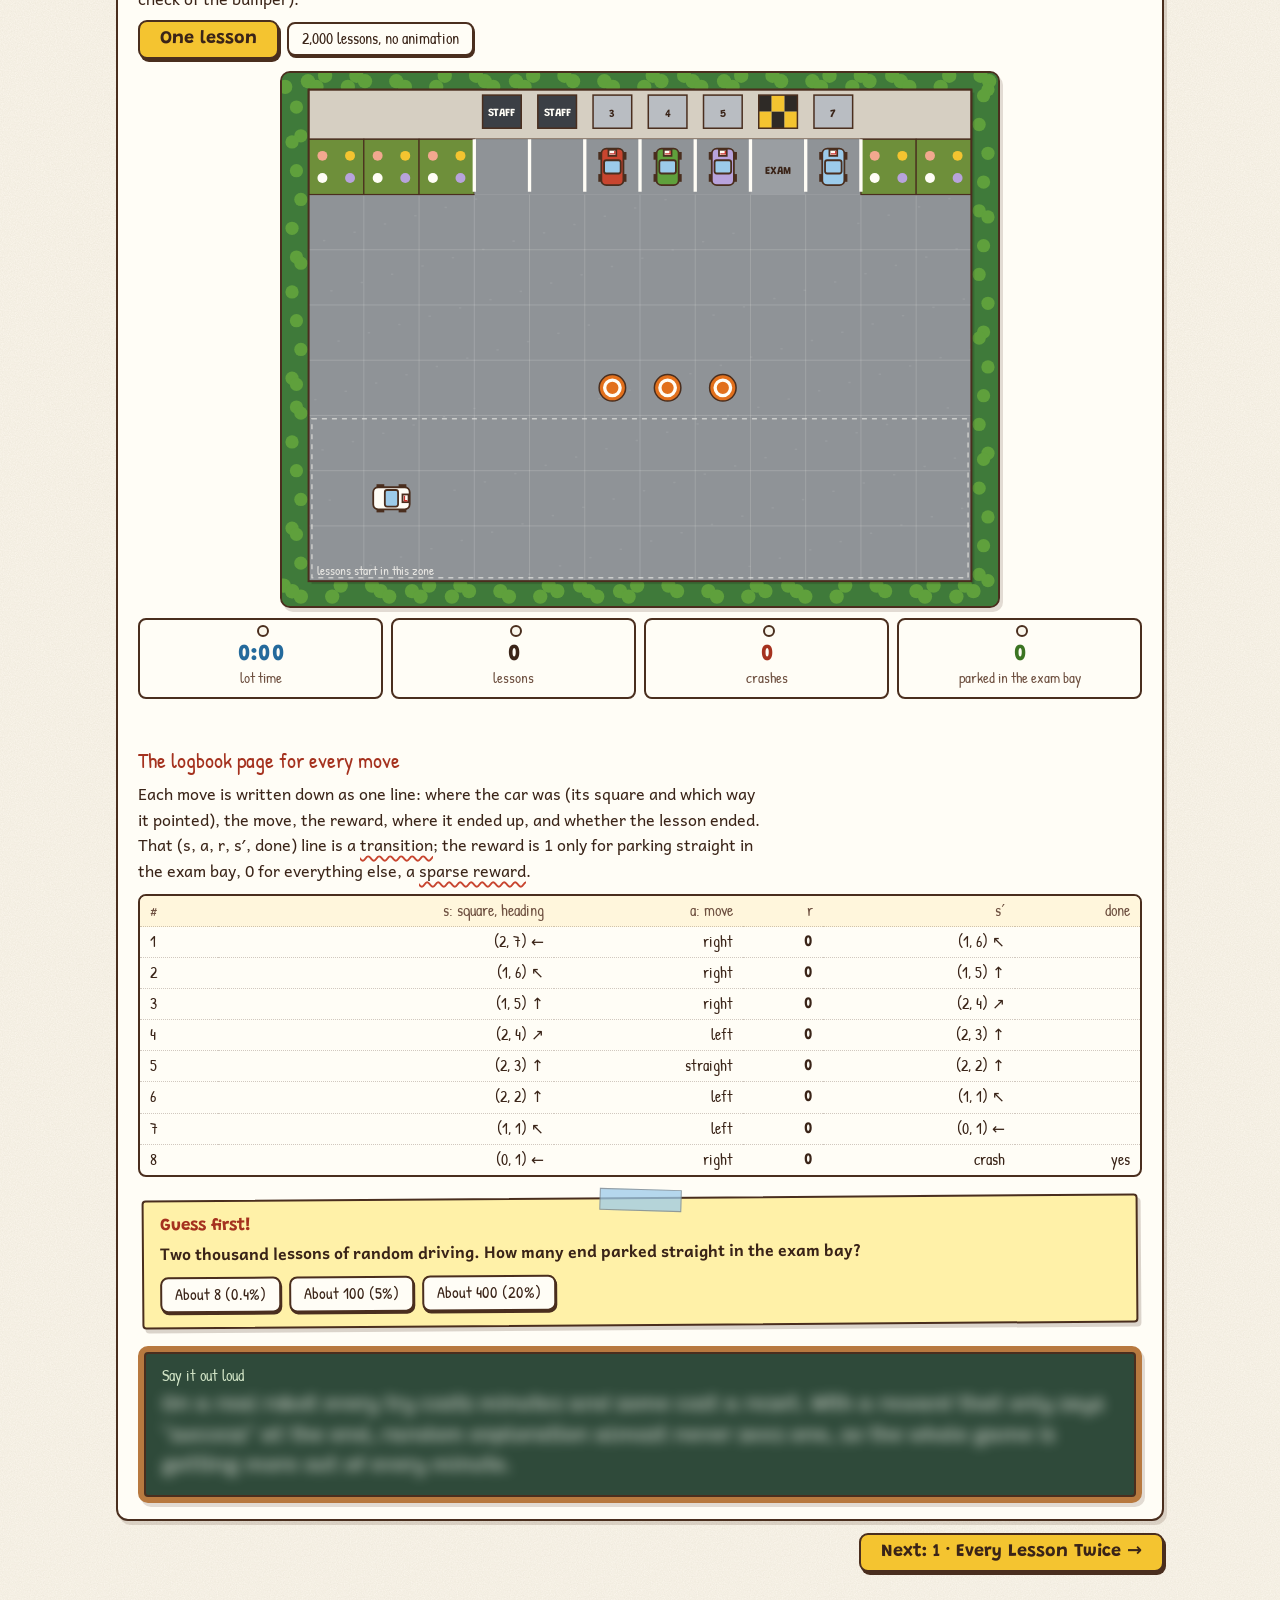
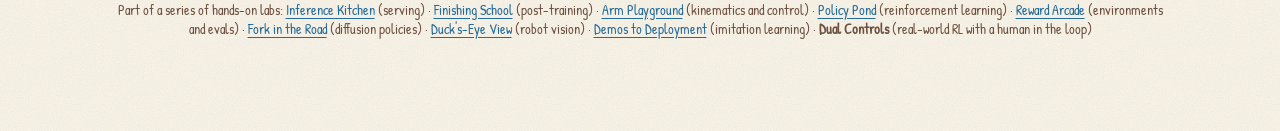
==== commit 788e097a: "Follow the Wet Paint rename to Demos to Deployment Co-Authored-By: Claude Opus 5.5 <noreply@anthropi" ====
--- a/dual-controls/index.html
+++ b/dual-controls/index.html
@@ -361,7 +361,7 @@
   </div>
 </section>
 
-<p class="series">Part of a series of hands-on labs: <a href="https://bakulbadwal.github.io/inference-kitchen/">Inference Kitchen</a> (serving) · <a href="https://bakulbadwal.github.io/finishing-school/">Finishing School</a> (post-training) · <a href="https://bakulbadwal.github.io/arm-playground/">Arm Playground</a> (kinematics and control) · <a href="https://bakulbadwal.github.io/policy-pond/">Policy Pond</a> (reinforcement learning) · <a href="https://bakulbadwal.github.io/reward-arcade/">Reward Arcade</a> (environments and evals) · <a href="https://bakulbadwal.github.io/fork-in-the-road/">Fork in the Road</a> (diffusion policies) · <a href="https://bakulbadwal.github.io/ducks-eye-view/">Duck's-Eye View</a> (robot vision) · <a href="https://bakulbadwal.github.io/wet-paint/">Wet Paint</a> (imitation learning) · <b>Dual Controls</b> (real-world RL with a human in the loop)</p>
+<p class="series">Part of a series of hands-on labs: <a href="https://bakulbadwal.github.io/inference-kitchen/">Inference Kitchen</a> (serving) · <a href="https://bakulbadwal.github.io/finishing-school/">Finishing School</a> (post-training) · <a href="https://bakulbadwal.github.io/arm-playground/">Arm Playground</a> (kinematics and control) · <a href="https://bakulbadwal.github.io/policy-pond/">Policy Pond</a> (reinforcement learning) · <a href="https://bakulbadwal.github.io/reward-arcade/">Reward Arcade</a> (environments and evals) · <a href="https://bakulbadwal.github.io/fork-in-the-road/">Fork in the Road</a> (diffusion policies) · <a href="https://bakulbadwal.github.io/ducks-eye-view/">Duck's-Eye View</a> (robot vision) · <a href="https://bakulbadwal.github.io/wet-paint/">Demos to Deployment</a> (imitation learning) · <b>Dual Controls</b> (real-world RL with a human in the loop)</p>
 </div>
 <div id="tip" role="tooltip"></div>
 <footer>Dual Controls · an unofficial companion to Hugging Face's Robot Learning tutorial and LeRobot's HIL-SERL · real algorithms, a toy lot · <a href="https://github.com/bakulbadwal/policy-pond/tree/main/dual-controls" style="color:#FFE3DC">source</a></footer>
